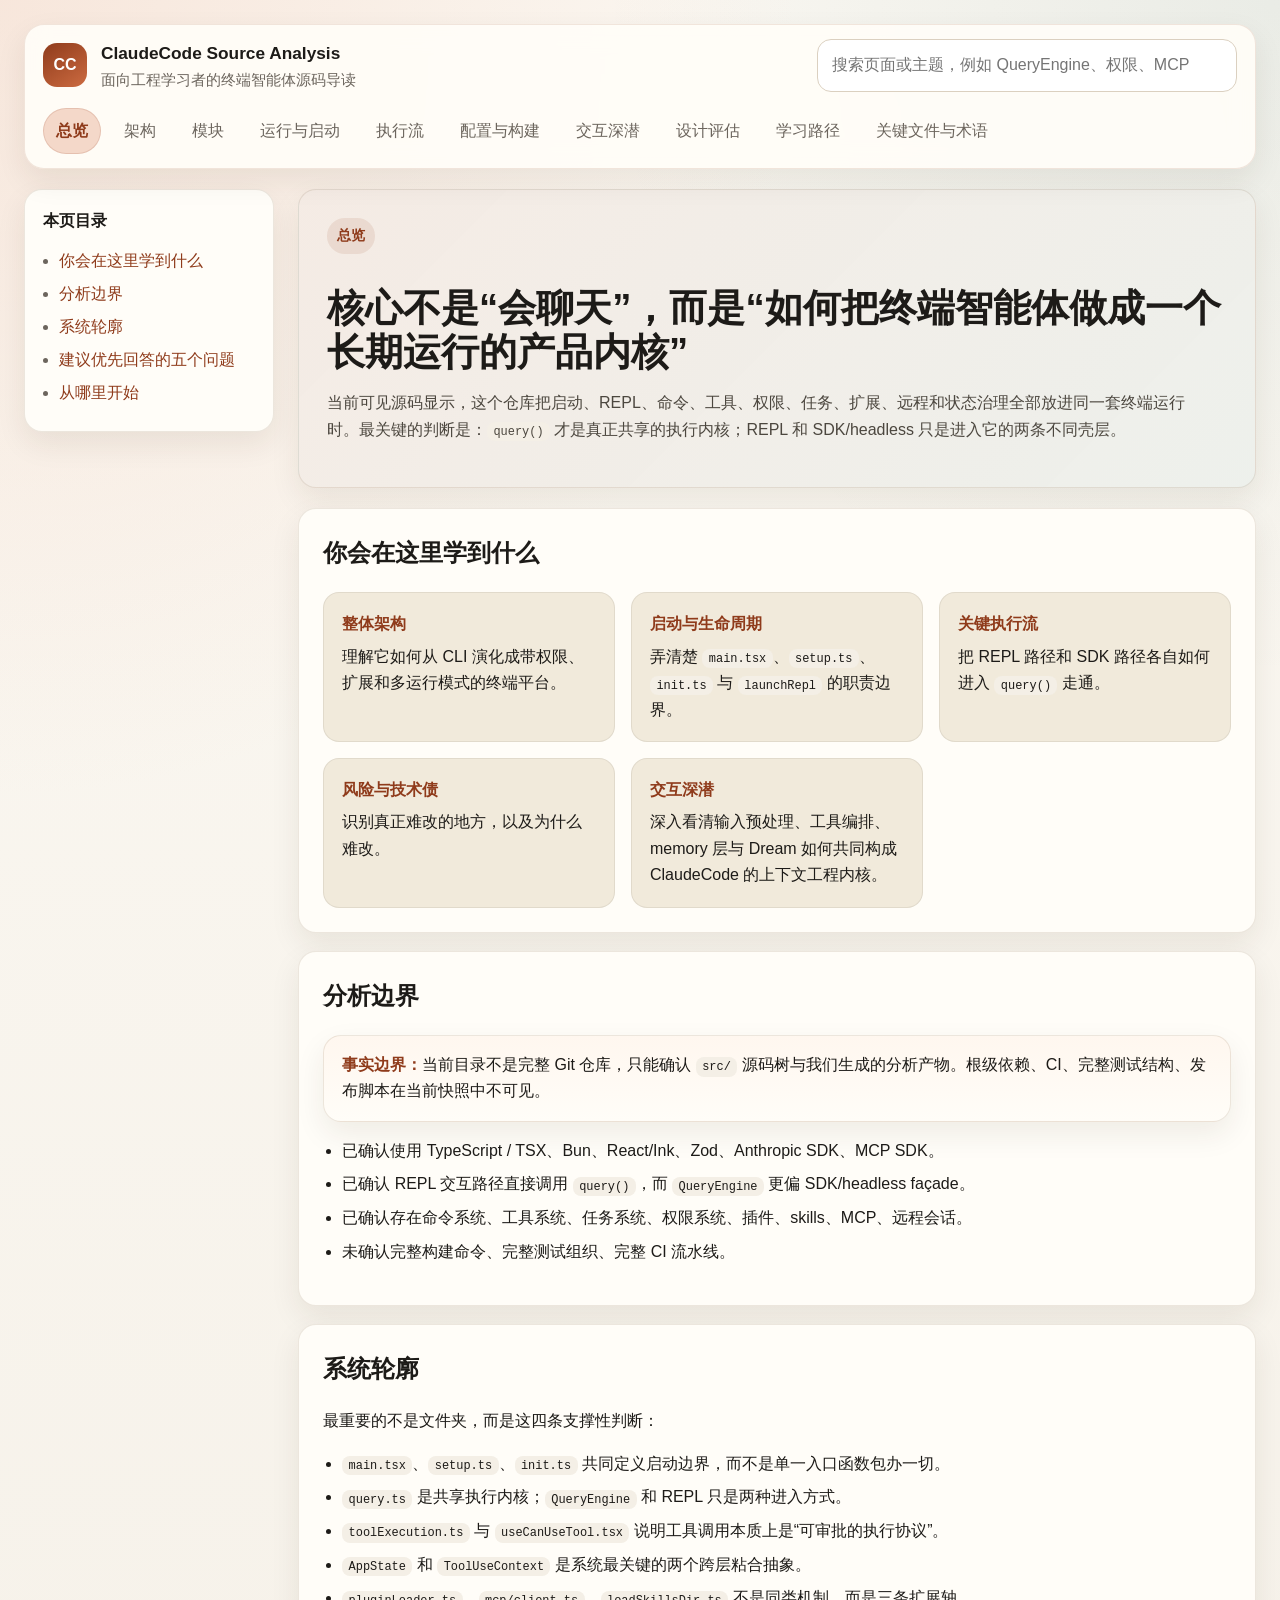
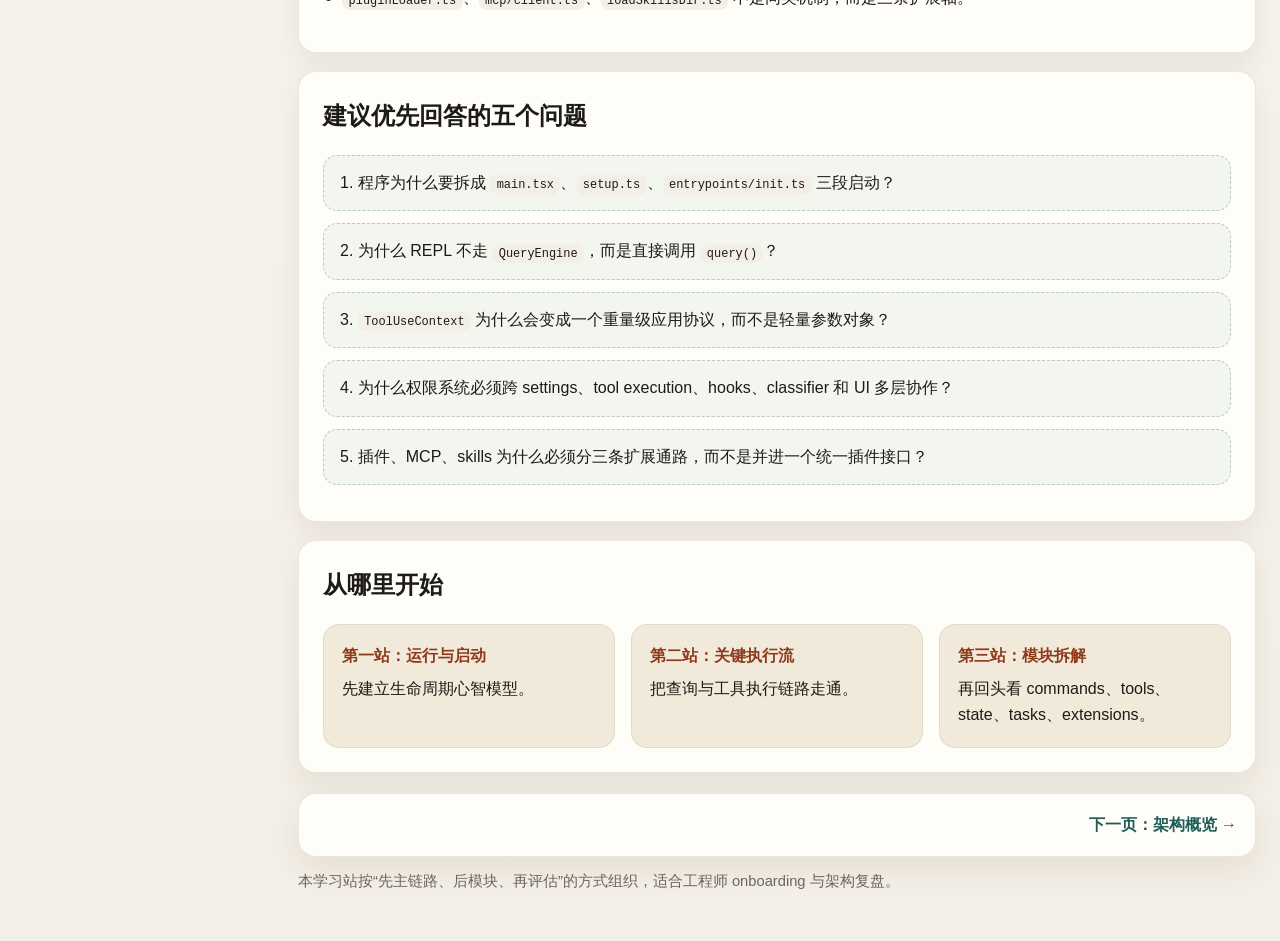
==== docs/index.html @ 2c2aabad "Update the stru." ====
<!doctype html>
<html lang="zh-CN">
<head>
  <meta charset="utf-8">
  <meta name="viewport" content="width=device-width, initial-scale=1">
  <title>ClaudeCode Source Analysis</title>
  <link rel="stylesheet" href="assets/styles.css">
</head>
<body data-page="home">
  <div class="site-shell">
    <header class="topbar">
      <div class="brand-row">
        <div class="brand">
          <div class="brand-mark">CC</div>
          <div>
            <h1>ClaudeCode Source Analysis</h1>
            <p>面向工程学习者的终端智能体源码导读</p>
          </div>
        </div>
        <div class="search-box">
          <input id="searchInput" type="search" placeholder="搜索页面或主题，例如 QueryEngine、权限、MCP">
          <div id="searchResults" class="search-results"></div>
        </div>
      </div>
      <nav class="topnav">
        <a href="index.html" data-page="home">总览</a>
        <a href="architecture.html" data-page="architecture">架构</a>
        <a href="modules.html" data-page="modules">模块</a>
        <a href="runtime.html" data-page="runtime">运行与启动</a>
        <a href="flows.html" data-page="flows">执行流</a>
        <a href="config-build.html" data-page="config">配置与构建</a>
        <a href="understanding-memory.html" data-page="understanding">交互深潜</a>
        <a href="evaluation.html" data-page="evaluation">设计评估</a>
        <a href="learning-path.html" data-page="learning">学习路径</a>
        <a href="files-glossary.html" data-page="files">关键文件与术语</a>
      </nav>
    </header>

    <div class="layout">
      <aside class="sidebar">
        <h2>本页目录</h2>
        <div id="toc"></div>
      </aside>

      <main class="content">
        <section class="hero">
          <div class="eyebrow">总览</div>
          <h2>核心不是“会聊天”，而是“如何把终端智能体做成一个长期运行的产品内核”</h2>
          <p>当前可见源码显示，这个仓库把启动、REPL、命令、工具、权限、任务、扩展、远程和状态治理全部放进同一套终端运行时。最关键的判断是：<code>query()</code> 才是真正共享的执行内核；REPL 和 SDK/headless 只是进入它的两条不同壳层。</p>
        </section>

        <section class="content-card">
          <h2 id="what">你会在这里学到什么</h2>
          <div class="grid">
            <a class="card-link" href="architecture.html">
              <strong>整体架构</strong>
              理解它如何从 CLI 演化成带权限、扩展和多运行模式的终端平台。
            </a>
            <a class="card-link" href="runtime.html">
              <strong>启动与生命周期</strong>
              弄清楚 <code>main.tsx</code>、<code>setup.ts</code>、<code>init.ts</code> 与 <code>launchRepl</code> 的职责边界。
            </a>
            <a class="card-link" href="flows.html">
              <strong>关键执行流</strong>
              把 REPL 路径和 SDK 路径各自如何进入 <code>query()</code> 走通。
            </a>
            <a class="card-link" href="evaluation.html">
              <strong>风险与技术债</strong>
              识别真正难改的地方，以及为什么难改。
            </a>
            <a class="card-link" href="understanding-memory.html">
              <strong>交互深潜</strong>
              深入看清输入预处理、工具编排、memory 层与 Dream 如何共同构成 ClaudeCode 的上下文工程内核。
            </a>
          </div>
        </section>

        <section class="content-card">
          <h2 id="boundary">分析边界</h2>
          <div class="callout">
            <strong>事实边界：</strong>当前目录不是完整 Git 仓库，只能确认 <code>src/</code> 源码树与我们生成的分析产物。根级依赖、CI、完整测试结构、发布脚本在当前快照中不可见。
          </div>
          <ul class="fact-list">
            <li>已确认使用 TypeScript / TSX、Bun、React/Ink、Zod、Anthropic SDK、MCP SDK。</li>
            <li>已确认 REPL 交互路径直接调用 <code>query()</code>，而 <code>QueryEngine</code> 更偏 SDK/headless façade。</li>
            <li>已确认存在命令系统、工具系统、任务系统、权限系统、插件、skills、MCP、远程会话。</li>
            <li>未确认完整构建命令、完整测试组织、完整 CI 流水线。</li>
          </ul>
        </section>

        <section class="content-card">
          <h2 id="shape">系统轮廓</h2>
          <p>最重要的不是文件夹，而是这四条支撑性判断：</p>
          <ul class="check-list">
            <li><code>main.tsx</code>、<code>setup.ts</code>、<code>init.ts</code> 共同定义启动边界，而不是单一入口函数包办一切。</li>
            <li><code>query.ts</code> 是共享执行内核；<code>QueryEngine</code> 和 REPL 只是两种进入方式。</li>
            <li><code>toolExecution.ts</code> 与 <code>useCanUseTool.tsx</code> 说明工具调用本质上是“可审批的执行协议”。</li>
            <li><code>AppState</code> 和 <code>ToolUseContext</code> 是系统最关键的两个跨层粘合抽象。</li>
            <li><code>pluginLoader.ts</code>、<code>mcp/client.ts</code>、<code>loadSkillsDir.ts</code> 不是同类机制，而是三条扩展轴。</li>
          </ul>
        </section>

        <section class="content-card">
          <h2 id="priorities">建议优先回答的五个问题</h2>
          <div class="question-box">1. 程序为什么要拆成 <code>main.tsx</code>、<code>setup.ts</code>、<code>entrypoints/init.ts</code> 三段启动？</div>
          <div class="question-box">2. 为什么 REPL 不走 <code>QueryEngine</code>，而是直接调用 <code>query()</code>？</div>
          <div class="question-box">3. <code>ToolUseContext</code> 为什么会变成一个重量级应用协议，而不是轻量参数对象？</div>
          <div class="question-box">4. 为什么权限系统必须跨 settings、tool execution、hooks、classifier 和 UI 多层协作？</div>
          <div class="question-box">5. 插件、MCP、skills 为什么必须分三条扩展通路，而不是并进一个统一插件接口？</div>
        </section>

        <section class="content-card">
          <h2 id="start">从哪里开始</h2>
          <div class="grid">
            <a class="card-link" href="runtime.html">
              <strong>第一站：运行与启动</strong>
              先建立生命周期心智模型。
            </a>
            <a class="card-link" href="flows.html">
              <strong>第二站：关键执行流</strong>
              把查询与工具执行链路走通。
            </a>
            <a class="card-link" href="modules.html">
              <strong>第三站：模块拆解</strong>
              再回头看 commands、tools、state、tasks、extensions。
            </a>
          </div>
        </section>

        <div class="next-prev">
          <span></span>
          <a href="architecture.html">下一页：架构概览 →</a>
        </div>
        <div class="footer-note">本学习站按“先主链路、后模块、再评估”的方式组织，适合工程师 onboarding 与架构复盘。</div>
      </main>
    </div>
  </div>
  <script src="assets/search-index.js"></script>
  <script src="assets/app.js"></script>
</body>
</html>
---- docs/assets/styles.css ----
:root {
  --bg: #f7f4ee;
  --panel: #fffdf8;
  --panel-2: #f1eadb;
  --ink: #1d1b18;
  --muted: #6c655d;
  --line: #dbd0c0;
  --brand: #8f3b1b;
  --brand-soft: #f4d8c9;
  --accent: #1f5d57;
  --shadow: 0 12px 30px rgba(55, 35, 12, 0.08);
  --radius: 18px;
  --code: #f4efe6;
}

* {
  box-sizing: border-box;
}

html {
  scroll-behavior: smooth;
}

body {
  margin: 0;
  font-family: "PingFang SC", "Hiragino Sans GB", "Noto Sans CJK SC", "Source Han Sans SC", sans-serif;
  color: var(--ink);
  background:
    radial-gradient(circle at top left, rgba(244, 216, 201, 0.55), transparent 28%),
    radial-gradient(circle at top right, rgba(31, 93, 87, 0.08), transparent 24%),
    linear-gradient(180deg, #fbf8f2 0%, #f4efe6 100%);
  line-height: 1.65;
}

a {
  color: var(--brand);
  text-decoration: none;
}

a:hover {
  text-decoration: underline;
}

code {
  background: var(--code);
  padding: 0.16rem 0.4rem;
  border-radius: 8px;
  font-size: 0.92em;
}

pre {
  overflow: auto;
  background: #201d19;
  color: #f7f1e6;
  padding: 1rem 1.1rem;
  border-radius: 14px;
}

.site-shell {
  max-width: 1440px;
  margin: 0 auto;
  padding: 24px;
}

.topbar {
  position: sticky;
  top: 0;
  z-index: 20;
  margin-bottom: 20px;
  padding: 14px 18px;
  border: 1px solid rgba(143, 59, 27, 0.12);
  background: rgba(255, 253, 248, 0.92);
  backdrop-filter: blur(12px);
  border-radius: 20px;
  box-shadow: var(--shadow);
}

.brand-row {
  display: flex;
  gap: 18px;
  align-items: center;
  justify-content: space-between;
  flex-wrap: wrap;
}

.brand {
  display: flex;
  gap: 14px;
  align-items: center;
}

.brand-mark {
  width: 44px;
  height: 44px;
  border-radius: 14px;
  background: linear-gradient(145deg, var(--brand), #cc6b41);
  color: white;
  display: grid;
  place-items: center;
  font-weight: 700;
}

.brand h1 {
  margin: 0;
  font-size: 1.08rem;
}

.brand p {
  margin: 0;
  color: var(--muted);
  font-size: 0.92rem;
}

.search-box {
  min-width: 280px;
  flex: 1;
  max-width: 420px;
  position: relative;
}

.search-box input {
  width: 100%;
  padding: 12px 14px;
  border-radius: 14px;
  border: 1px solid var(--line);
  background: #fff;
  font: inherit;
}

.search-results {
  position: absolute;
  top: calc(100% + 8px);
  left: 0;
  right: 0;
  background: var(--panel);
  border: 1px solid var(--line);
  border-radius: 14px;
  box-shadow: var(--shadow);
  display: none;
  overflow: hidden;
}

.search-results a {
  display: block;
  padding: 12px 14px;
  border-bottom: 1px solid #efe6da;
  color: var(--ink);
}

.search-results a:last-child {
  border-bottom: 0;
}

.topnav {
  display: flex;
  gap: 10px;
  flex-wrap: wrap;
  margin-top: 16px;
}

.topnav a {
  padding: 9px 12px;
  border-radius: 999px;
  border: 1px solid transparent;
  color: var(--muted);
}

.topnav a.active {
  color: var(--brand);
  background: var(--brand-soft);
  border-color: rgba(143, 59, 27, 0.15);
  font-weight: 600;
}

.layout {
  display: grid;
  grid-template-columns: 250px minmax(0, 1fr);
  gap: 24px;
}

.sidebar,
.content-card,
.hero,
.callout,
.file-card,
.next-prev {
  border: 1px solid rgba(121, 94, 59, 0.14);
  background: var(--panel);
  border-radius: var(--radius);
  box-shadow: var(--shadow);
}

.sidebar {
  position: sticky;
  top: 118px;
  align-self: start;
  padding: 18px;
}

.sidebar h2 {
  margin-top: 0;
  font-size: 1rem;
}

.sidebar ul {
  margin: 0;
  padding-left: 1rem;
  color: var(--muted);
}

.sidebar li {
  margin: 0.42rem 0;
}

.content {
  min-width: 0;
}

.hero {
  padding: 28px;
  margin-bottom: 20px;
  background:
    linear-gradient(135deg, rgba(143, 59, 27, 0.09), rgba(31, 93, 87, 0.08)),
    var(--panel);
}

.eyebrow {
  display: inline-flex;
  align-items: center;
  gap: 8px;
  padding: 6px 10px;
  border-radius: 999px;
  background: rgba(143, 59, 27, 0.1);
  color: var(--brand);
  font-size: 0.9rem;
  font-weight: 600;
}

.hero h2 {
  margin-bottom: 0.6rem;
  font-size: clamp(1.8rem, 3vw, 2.8rem);
  line-height: 1.15;
}

.hero p {
  max-width: 860px;
  color: #4c473f;
}

.grid {
  display: grid;
  grid-template-columns: repeat(auto-fit, minmax(220px, 1fr));
  gap: 16px;
}

.content-card {
  padding: 24px;
  margin-bottom: 18px;
}

.content-card h2 {
  margin-top: 0;
}

.content-card h3 {
  margin-top: 1.6rem;
}

.callout {
  padding: 16px 18px;
  margin: 16px 0;
  background: linear-gradient(180deg, #fff7ef, #fffdf8);
}

.callout strong {
  color: var(--brand);
}

.fact-list,
.check-list {
  padding-left: 1.2rem;
}

.fact-list li,
.check-list li {
  margin: 0.45rem 0;
}

.card-link {
  display: block;
  padding: 18px;
  border-radius: 16px;
  background: var(--panel-2);
  color: var(--ink);
  border: 1px solid rgba(108, 101, 93, 0.12);
}

.card-link strong {
  display: block;
  margin-bottom: 6px;
  color: var(--brand);
}

.file-card {
  padding: 16px 18px;
  margin: 12px 0;
}

.file-card h4 {
  margin: 0 0 8px;
  font-size: 1rem;
}

.file-card p {
  margin: 0;
  color: #504940;
}

.tag-row {
  display: flex;
  gap: 8px;
  flex-wrap: wrap;
  margin: 12px 0 0;
}

.tag {
  display: inline-flex;
  padding: 5px 10px;
  border-radius: 999px;
  background: #efe6da;
  color: #5f564d;
  font-size: 0.82rem;
}

.next-prev {
  padding: 18px;
  margin-top: 20px;
  display: flex;
  justify-content: space-between;
  gap: 12px;
  flex-wrap: wrap;
}

.next-prev a {
  color: var(--accent);
  font-weight: 600;
}

.question-box {
  padding: 14px 16px;
  border-radius: 14px;
  border: 1px dashed rgba(31, 93, 87, 0.28);
  background: rgba(31, 93, 87, 0.05);
  margin: 12px 0;
}

.diagram-box {
  margin: 16px 0;
  padding: 14px;
  border-radius: 16px;
  border: 1px solid rgba(121, 94, 59, 0.14);
  background: linear-gradient(180deg, #fffaf3, #fffdf8);
  overflow: auto;
}

.diagram-stage {
  min-height: 120px;
}

.diagram-stage .mermaid-host {
  overflow: auto;
}

.diagram-box svg {
  max-width: 100%;
  height: auto;
}

.diagram-note {
  margin: 0.7rem 0 0;
  color: #514b43;
}

.diagram-meta {
  margin-top: 0.9rem;
  padding: 12px 14px;
  border-radius: 14px;
  background: #f7f1e7;
  border: 1px solid rgba(121, 94, 59, 0.12);
}

.diagram-meta strong {
  color: var(--brand);
}

.mermaid-source {
  display: none;
}

.diagram-error {
  margin: 0;
  padding: 14px 16px;
  border-radius: 12px;
  background: #fff3ef;
  border: 1px solid rgba(143, 59, 27, 0.18);
  color: #7a3820;
}

.footer-note {
  color: var(--muted);
  font-size: 0.92rem;
  padding: 12px 0 24px;
}

@media (max-width: 980px) {
  .layout {
    grid-template-columns: 1fr;
  }

  .sidebar {
    position: static;
  }
}

@media (max-width: 640px) {
  .site-shell {
    padding: 14px;
  }

  .hero,
  .content-card,
  .sidebar {
    padding: 18px;
  }

  .brand-row {
    align-items: stretch;
  }

  .search-box {
    max-width: none;
    min-width: 0;
  }
}
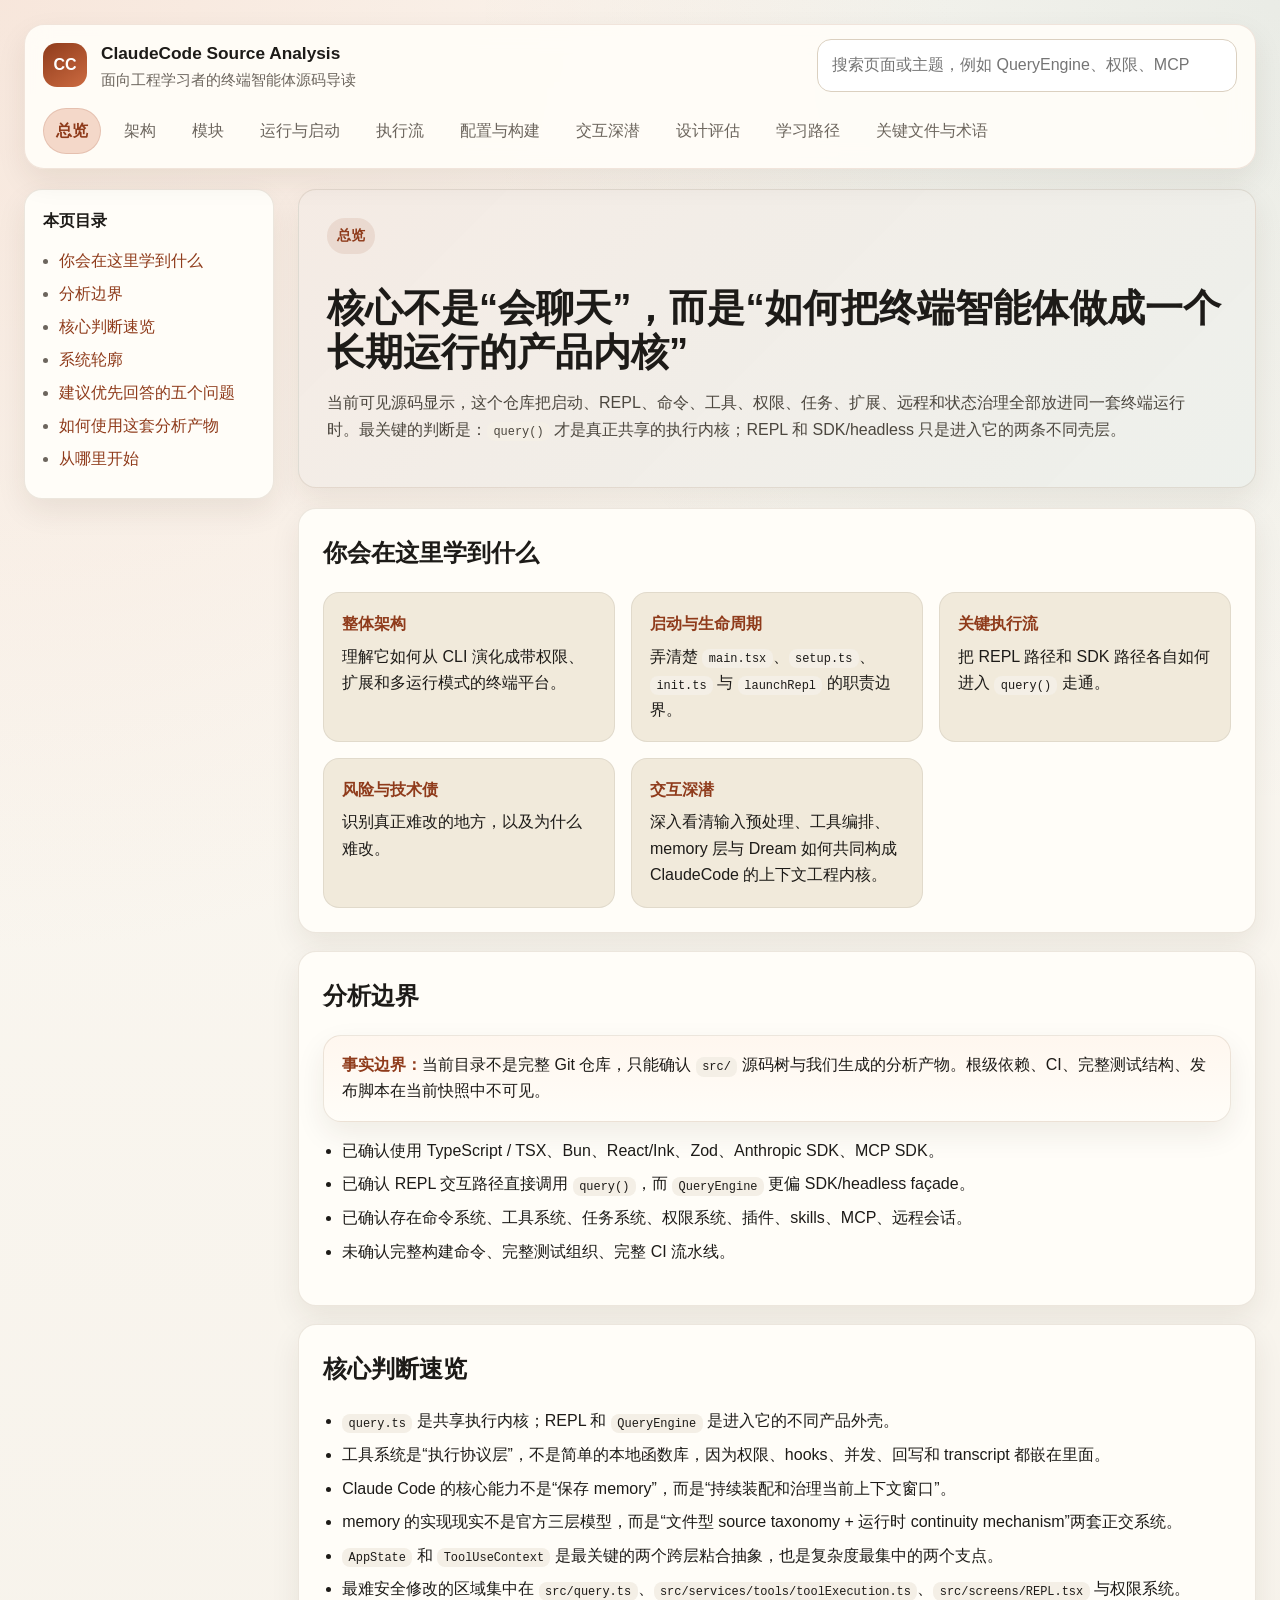
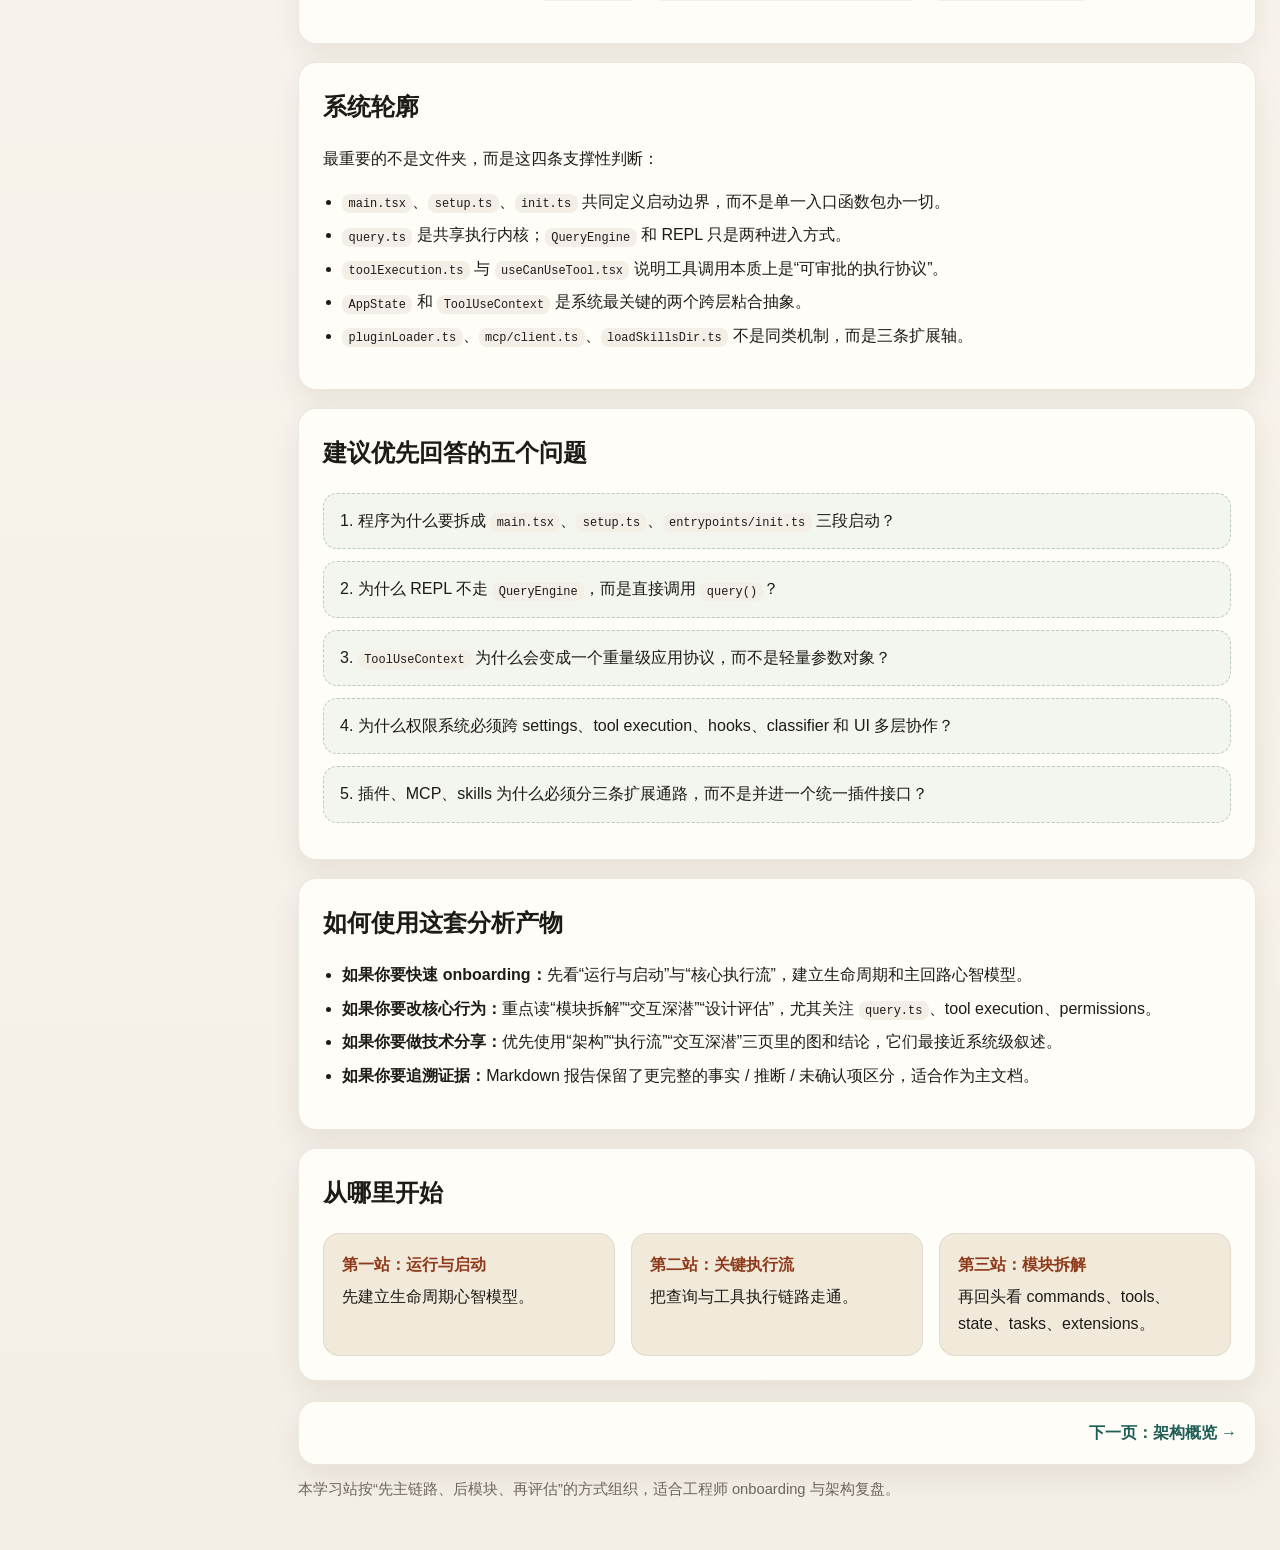
==== commit 00a3f666: "Update new analysis info." ====
--- a/docs/index.html
+++ b/docs/index.html
@@ -89,6 +89,18 @@
         </section>
 
         <section class="content-card">
+          <h2 id="judgements">核心判断速览</h2>
+          <ul class="check-list">
+            <li><code>query.ts</code> 是共享执行内核；REPL 和 <code>QueryEngine</code> 是进入它的不同产品外壳。</li>
+            <li>工具系统是“执行协议层”，不是简单的本地函数库，因为权限、hooks、并发、回写和 transcript 都嵌在里面。</li>
+            <li>Claude Code 的核心能力不是“保存 memory”，而是“持续装配和治理当前上下文窗口”。</li>
+            <li>memory 的实现现实不是官方三层模型，而是“文件型 source taxonomy + 运行时 continuity mechanism”两套正交系统。</li>
+            <li><code>AppState</code> 和 <code>ToolUseContext</code> 是最关键的两个跨层粘合抽象，也是复杂度最集中的两个支点。</li>
+            <li>最难安全修改的区域集中在 <code>src/query.ts</code>、<code>src/services/tools/toolExecution.ts</code>、<code>src/screens/REPL.tsx</code> 与权限系统。</li>
+          </ul>
+        </section>
+
+        <section class="content-card">
           <h2 id="shape">系统轮廓</h2>
           <p>最重要的不是文件夹，而是这四条支撑性判断：</p>
           <ul class="check-list">
@@ -107,6 +119,16 @@
           <div class="question-box">3. <code>ToolUseContext</code> 为什么会变成一个重量级应用协议，而不是轻量参数对象？</div>
           <div class="question-box">4. 为什么权限系统必须跨 settings、tool execution、hooks、classifier 和 UI 多层协作？</div>
           <div class="question-box">5. 插件、MCP、skills 为什么必须分三条扩展通路，而不是并进一个统一插件接口？</div>
+        </section>
+
+        <section class="content-card">
+          <h2 id="method">如何使用这套分析产物</h2>
+          <ul class="fact-list">
+            <li><strong>如果你要快速 onboarding：</strong>先看“运行与启动”与“核心执行流”，建立生命周期和主回路心智模型。</li>
+            <li><strong>如果你要改核心行为：</strong>重点读“模块拆解”“交互深潜”“设计评估”，尤其关注 <code>query.ts</code>、tool execution、permissions。</li>
+            <li><strong>如果你要做技术分享：</strong>优先使用“架构”“执行流”“交互深潜”三页里的图和结论，它们最接近系统级叙述。</li>
+            <li><strong>如果你要追溯证据：</strong>Markdown 报告保留了更完整的事实 / 推断 / 未确认项区分，适合作为主文档。</li>
+          </ul>
         </section>
 
         <section class="content-card">
--- a/docs/assets/styles.css
+++ b/docs/assets/styles.css
@@ -371,6 +371,10 @@
   overflow: auto;
 }
 
+.diagram-render-host {
+  min-height: 120px;
+}
+
 .diagram-box svg {
   max-width: 100%;
   height: auto;
@@ -406,6 +410,87 @@
   color: #7a3820;
 }
 
+.diagram-fallback {
+  display: grid;
+  gap: 14px;
+}
+
+.fallback-group {
+  border: 1px solid rgba(121, 94, 59, 0.14);
+  border-radius: 14px;
+  background: rgba(255, 255, 255, 0.72);
+  padding: 12px;
+}
+
+.fallback-group-title {
+  margin: 0 0 10px;
+  color: var(--brand);
+  font-size: 0.95rem;
+}
+
+.fallback-node-list {
+  display: flex;
+  flex-wrap: wrap;
+  gap: 10px;
+}
+
+.fallback-node-card,
+.sequence-participant {
+  padding: 10px 12px;
+  border-radius: 12px;
+  border: 1px solid rgba(121, 94, 59, 0.16);
+  background: #fffdf8;
+  box-shadow: 0 6px 18px rgba(72, 54, 31, 0.05);
+  white-space: pre-line;
+}
+
+.fallback-edge-list,
+.sequence-events {
+  display: grid;
+  gap: 8px;
+}
+
+.fallback-edge-item,
+.sequence-row {
+  display: grid;
+  grid-template-columns: minmax(0, 1fr) auto minmax(0, 1fr) minmax(180px, 1.2fr);
+  gap: 10px;
+  align-items: center;
+  padding: 10px 12px;
+  border-radius: 12px;
+  background: #f7f1e7;
+  border: 1px solid rgba(121, 94, 59, 0.12);
+}
+
+.edge-endpoint,
+.sequence-endpoint {
+  font-weight: 600;
+  color: #2d2924;
+}
+
+.edge-arrow,
+.sequence-arrow {
+  color: var(--brand);
+  font-weight: 700;
+}
+
+.edge-label,
+.sequence-text {
+  color: #514b43;
+}
+
+.sequence-participants {
+  display: flex;
+  flex-wrap: wrap;
+  gap: 10px;
+}
+
+.sequence-note {
+  grid-template-columns: 1fr;
+  color: #514b43;
+  font-style: italic;
+}
+
 .footer-note {
   color: var(--muted);
   font-size: 0.92rem;
@@ -441,4 +526,9 @@
     max-width: none;
     min-width: 0;
   }
-}
+
+  .fallback-edge-item,
+  .sequence-row {
+    grid-template-columns: 1fr;
+  }
+}
